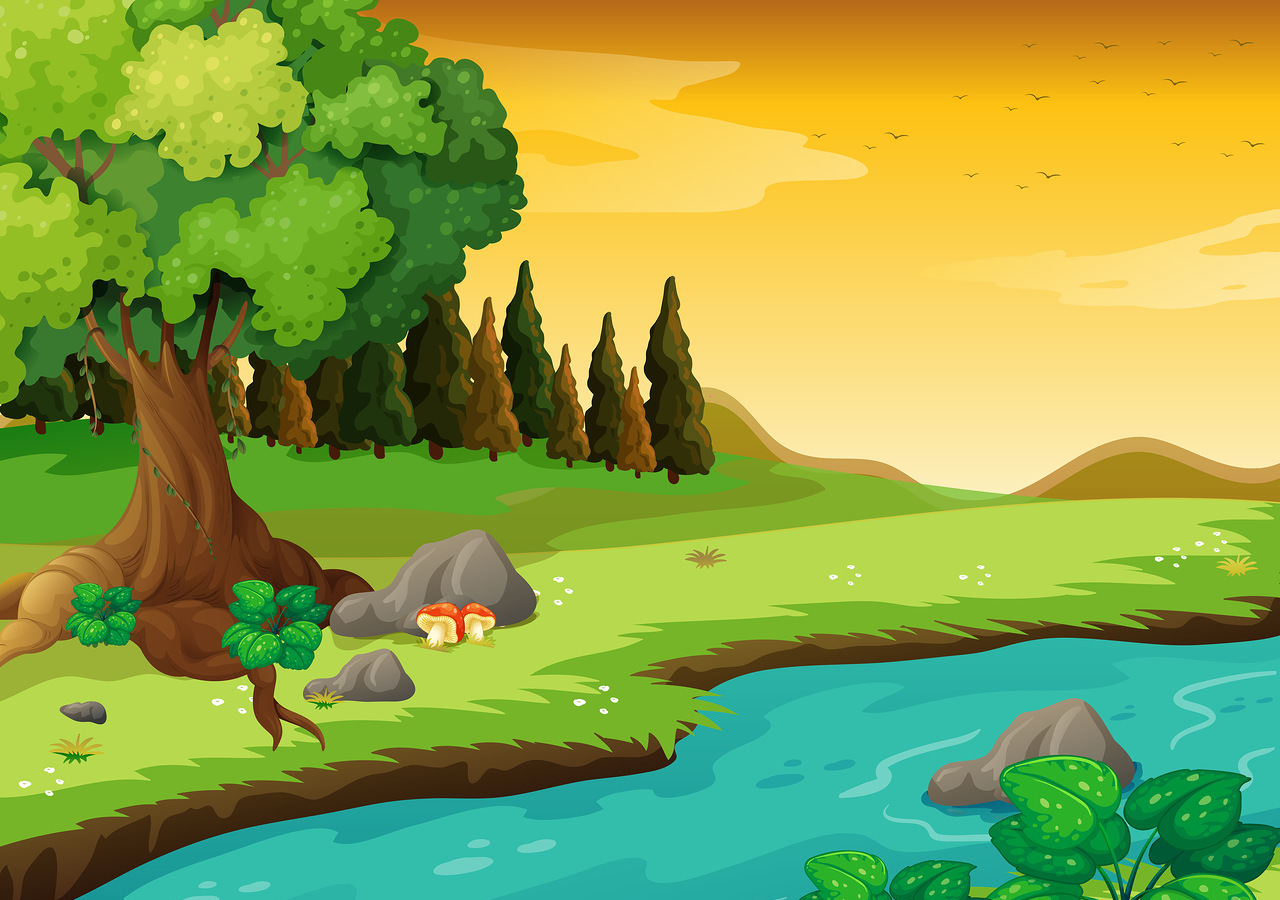
==== index.html @ 07fc9503 "Rename app.html to index.html" ====
<!DOCTYPE html>
<html lang="pt-br">
<head>
    <meta charset="UTF-8">
    <meta http-equiv="X-UA-Compatible" content="IE=edge">
    <meta name="viewport" content="width=device-width, initial-scale=1.0">
    <title>Mata Mosquito</title>
    <link rel="stylesheet" href="./css/style.css">
    <link rel="shortcut icon" href="./assets/img/mosca.png" type="image/x-icon">
    <script src="./scripts/jogo.js"></script>
</head>
<body>


    <script>
        jogo.init()
    </script>
</body>
</html>
---- css/style.css ----
/* ==================== Global ==================== */
body{
    background: url(../assets/img/bg.jpg);
}


/* ==================== Imagens Mosquito ==================== */
.mosquito1, .mosquito2, .mosquito3{
    position: absolute;
}
.mosquito1{
    width: 50px;
    height: 50px;
}
.mosquito2{
    width: 70px;
    height: 70px;
}
.mosquito3{
    width: 90px;
    height: 90px;
}

.ladoB{
    transform: scaleX(-1);   
}
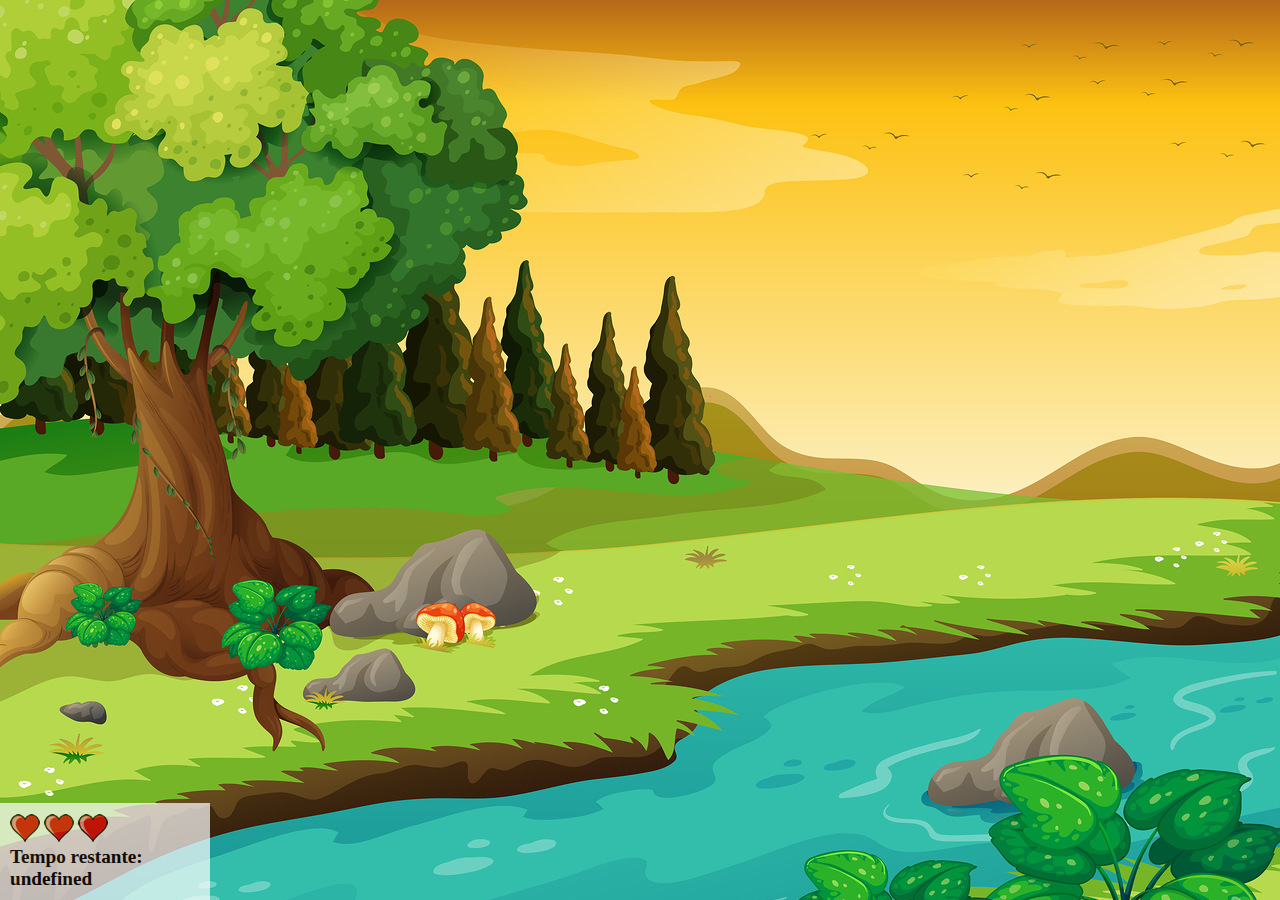
==== commit 7c9c65c3: "Update cronometro" ====
--- a/index.html
+++ b/index.html
@@ -12,7 +12,19 @@
 <body>
 
 
+    <div class="painel-inferior">
+        <div class="vidas">
+            <img id="v1" src="./assets/img/coracao_cheio.png" alt="">
+            <img id="v2" src="./assets/img/coracao_cheio.png" alt="">
+            <img id="v3" src="./assets/img/coracao_cheio.png" alt="">
+        </div>
+        <div class="cronometro">Tempo restante: <span id="cronometro"></span></div>
+    </div>
+
+
     <script>
+            document.getElementById('cronometro').innerHTML = DOM.tempo
+
         jogo.init()
     </script>
 </body>
--- a/css/style.css
+++ b/css/style.css
@@ -1,6 +1,29 @@
 /* ==================== Global ==================== */
 body{
     background: url(../assets/img/bg.jpg);
+}
+
+/* ==================== Painel ==================== */
+
+.painel-inferior{
+    position: absolute;
+    width: 190px;
+    padding: 10px;
+    left: 0;
+    bottom: 0;
+    border-top: solid 1px #fff;
+    background: #fff;
+    opacity: .7
+}
+
+.vidas{
+    float: left;
+}
+
+.cronometro{
+    float: left;
+    font-size: 1.2rem;
+    font-weight: bold;
 }
 
 
@@ -23,4 +46,5 @@
 
 .ladoB{
     transform: scaleX(-1);   
-}+}
+
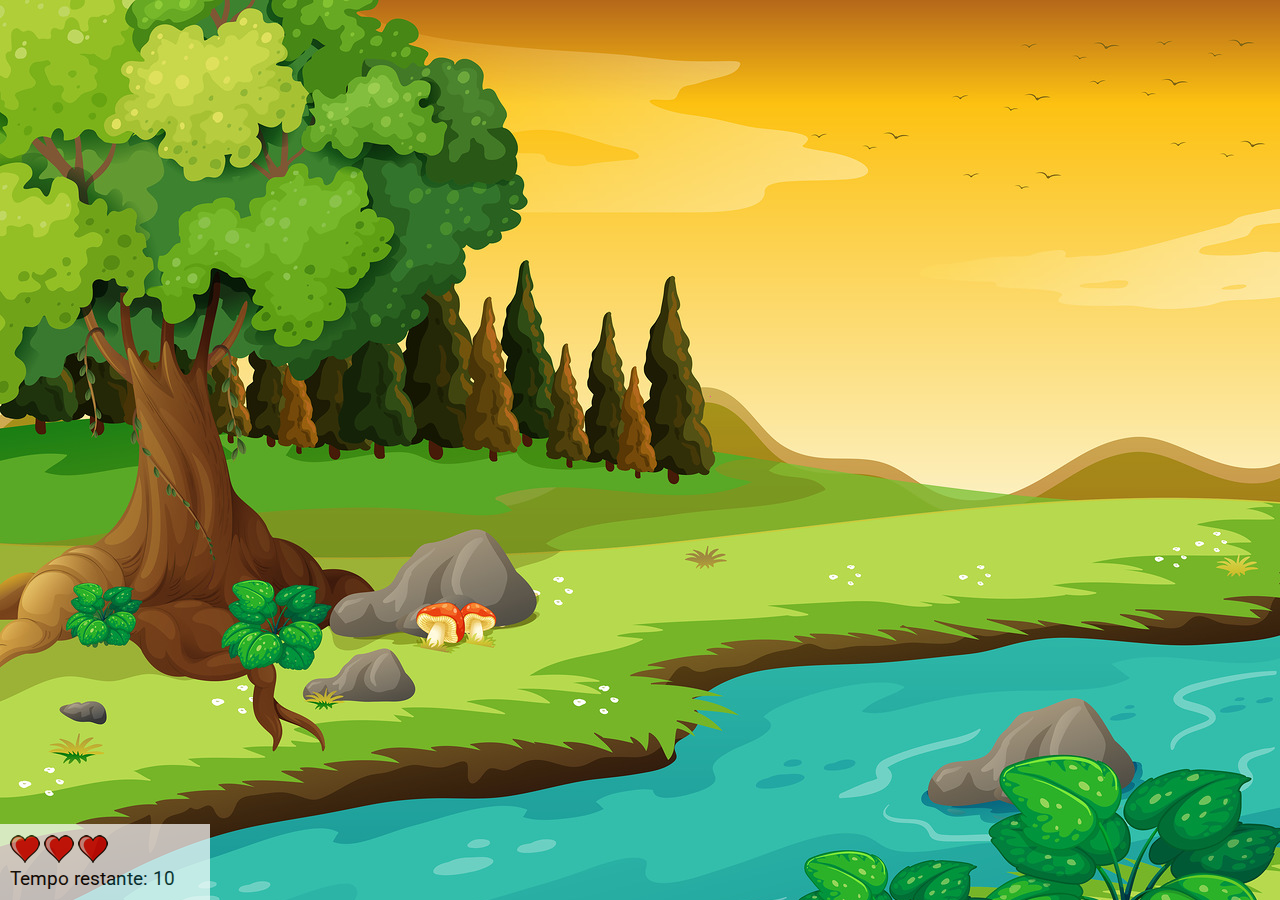
==== commit 4638d32e: ":sparkles:Updatde CSS" ====
--- a/index.html
+++ b/index.html
@@ -6,6 +6,8 @@
     <meta name="viewport" content="width=device-width, initial-scale=1.0">
     <title>Mata Mosquito</title>
     <link rel="stylesheet" href="./css/style.css">
+    <link rel="preconnect" href="https://fonts.gstatic.com">
+    <link href="https://fonts.googleapis.com/css2?family=Roboto:ital,wght@0,400;0,500;0,700;1,400;1,500;1,700&display=swap" rel="stylesheet">
     <link rel="shortcut icon" href="./assets/img/mosca.png" type="image/x-icon">
     <script src="./scripts/jogo.js"></script>
 </head>
@@ -23,8 +25,6 @@
 
 
     <script>
-            document.getElementById('cronometro').innerHTML = DOM.tempo
-
         jogo.init()
     </script>
 </body>
--- a/css/style.css
+++ b/css/style.css
@@ -1,6 +1,20 @@
 /* ==================== Global ==================== */
 body{
     background: url(../assets/img/bg.jpg);
+    background-size: cover;
+    font-family: 'Roboto', sans-serif;
+}
+
+.container{
+    height: 100vh;
+    width: min(85vw, 800px);
+    position: relative;
+    bottom: 3rem;
+    margin: auto;
+    display: flex;
+    flex-direction: column;
+    align-items: center;
+    justify-content: center;
 }
 
 /* ==================== Painel ==================== */
@@ -23,7 +37,6 @@
 .cronometro{
     float: left;
     font-size: 1.2rem;
-    font-weight: bold;
 }
 
 
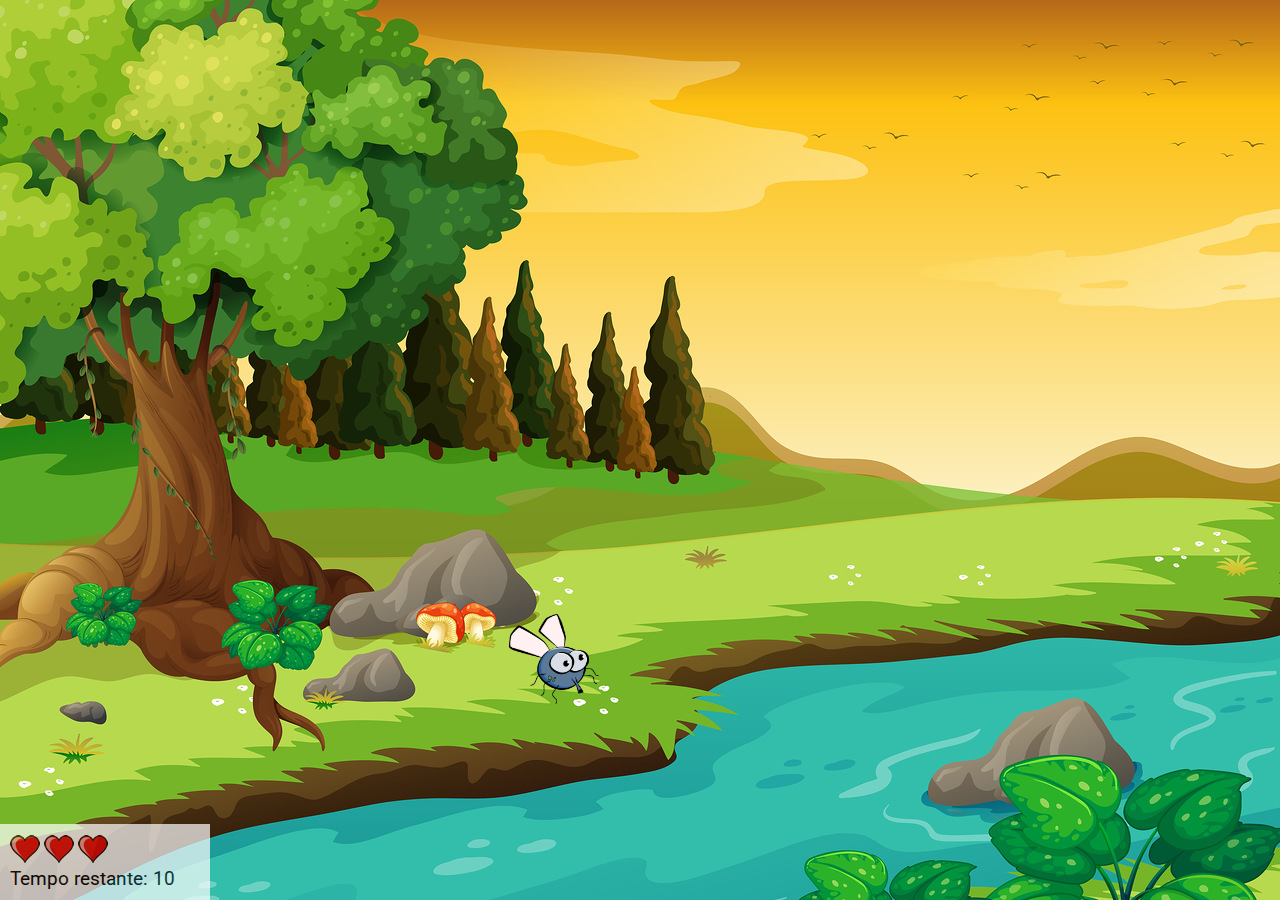
==== commit 0818636e: ":sparkles: Correcao cronometro" ====
--- a/index.html
+++ b/index.html
@@ -1,5 +1,6 @@
 <!DOCTYPE html>
 <html lang="pt-br">
+
 <head>
     <meta charset="UTF-8">
     <meta http-equiv="X-UA-Compatible" content="IE=edge">
@@ -7,12 +8,14 @@
     <title>Mata Mosquito</title>
     <link rel="stylesheet" href="./css/style.css">
     <link rel="preconnect" href="https://fonts.gstatic.com">
-    <link href="https://fonts.googleapis.com/css2?family=Roboto:ital,wght@0,400;0,500;0,700;1,400;1,500;1,700&display=swap" rel="stylesheet">
+    <link
+        href="https://fonts.googleapis.com/css2?family=Roboto:ital,wght@0,400;0,500;0,700;1,400;1,500;1,700&display=swap"
+        rel="stylesheet">
     <link rel="shortcut icon" href="./assets/img/mosca.png" type="image/x-icon">
     <script src="./scripts/jogo.js"></script>
 </head>
+
 <body>
-
 
     <div class="painel-inferior">
         <div class="vidas">
@@ -23,9 +26,9 @@
         <div class="cronometro">Tempo restante: <span id="cronometro"></span></div>
     </div>
 
-
     <script>
         jogo.init()
     </script>
 </body>
-</html>
+
+</html>--- a/css/style.css
+++ b/css/style.css
@@ -1,11 +1,11 @@
 /* ==================== Global ==================== */
-body{
+body {
     background: url(../assets/img/bg.jpg);
     background-size: cover;
-    font-family: 'Roboto', sans-serif;
+    font-family: "Roboto", sans-serif;
 }
 
-.container{
+.container {
     height: 100vh;
     width: min(85vw, 800px);
     position: relative;
@@ -19,7 +19,7 @@
 
 /* ==================== Painel ==================== */
 
-.painel-inferior{
+.painel-inferior {
     position: absolute;
     width: 190px;
     padding: 10px;
@@ -27,37 +27,37 @@
     bottom: 0;
     border-top: solid 1px #fff;
     background: #fff;
-    opacity: .7
+    opacity: 0.7;
 }
 
-.vidas{
+.vidas {
     float: left;
 }
 
-.cronometro{
+.cronometro {
     float: left;
     font-size: 1.2rem;
 }
 
-
 /* ==================== Imagens Mosquito ==================== */
-.mosquito1, .mosquito2, .mosquito3{
+.mosquito1,
+.mosquito2,
+.mosquito3 {
     position: absolute;
 }
-.mosquito1{
+.mosquito1 {
     width: 50px;
     height: 50px;
 }
-.mosquito2{
+.mosquito2 {
     width: 70px;
     height: 70px;
 }
-.mosquito3{
+.mosquito3 {
     width: 90px;
     height: 90px;
 }
 
-.ladoB{
-    transform: scaleX(-1);   
+.ladoB {
+    transform: scaleX(-1);
 }
-
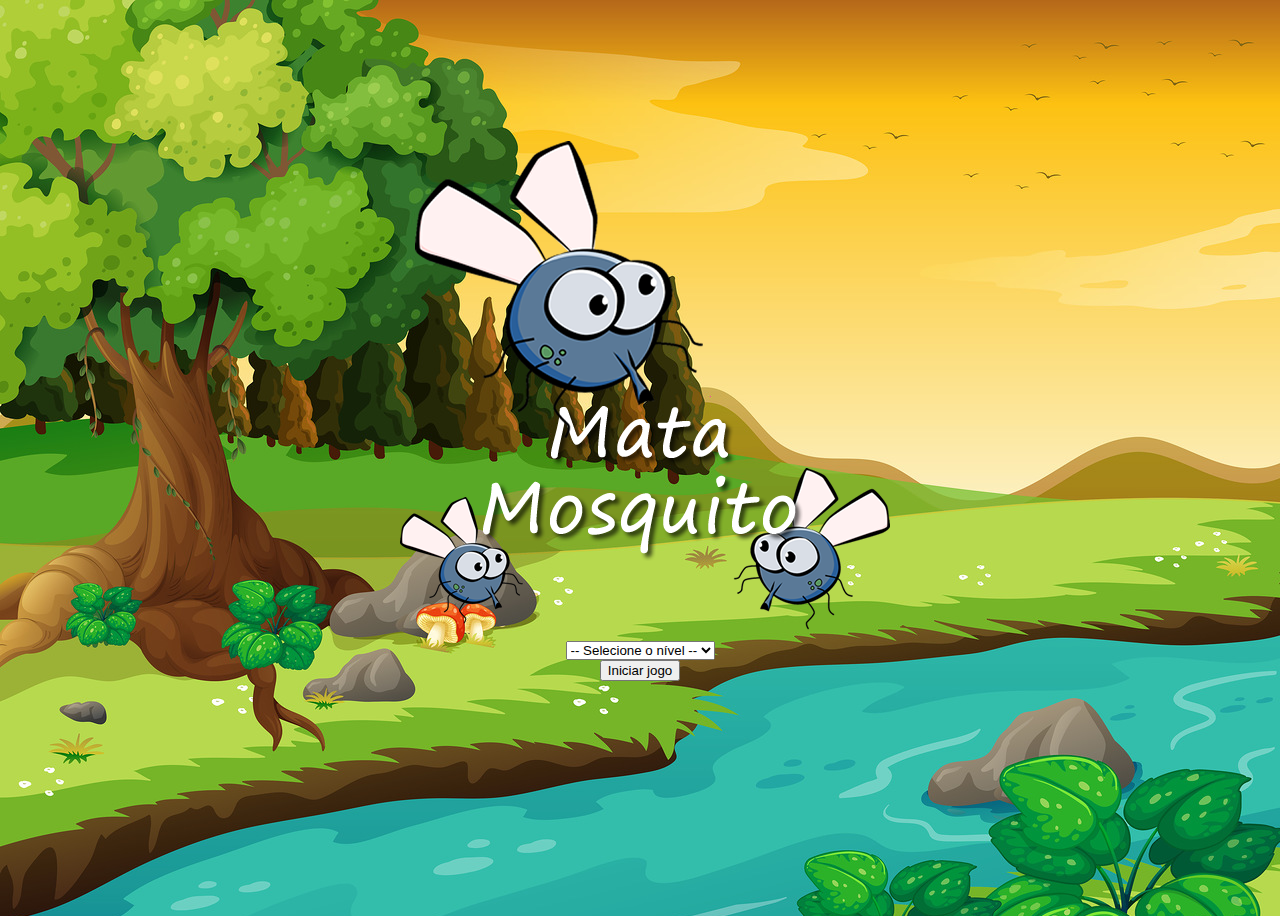
==== commit 04bae888: ":checkered_flag: Aplicacao Finalizada :checkered_flag:" ====
--- a/index.html
+++ b/index.html
@@ -5,30 +5,41 @@
     <meta charset="UTF-8">
     <meta http-equiv="X-UA-Compatible" content="IE=edge">
     <meta name="viewport" content="width=device-width, initial-scale=1.0">
-    <title>Mata Mosquito</title>
+    <!------- CSS Bootstrap ------->
+    <link rel="stylesheet" href="https://stackpath.bootstrapcdn.com/bootstrap/4.1.3/css/bootstrap.min.css"
+        integrity="sha384-MCw98/SFnGE8fJT3GXwEOngsV7Zt27NXFoaoApmYm81iuXoPkFOJwJ8ERdknLPMO" crossorigin="anonymous">
+    <!------- CSS ------->
     <link rel="stylesheet" href="./css/style.css">
+    <!------- Fonts Google ------->
     <link rel="preconnect" href="https://fonts.gstatic.com">
     <link
         href="https://fonts.googleapis.com/css2?family=Roboto:ital,wght@0,400;0,500;0,700;1,400;1,500;1,700&display=swap"
         rel="stylesheet">
+    <!------- Favicon ------->
     <link rel="shortcut icon" href="./assets/img/mosca.png" type="image/x-icon">
     <script src="./scripts/jogo.js"></script>
+    <title>Mata Mosquito</title>
 </head>
 
 <body>
 
-    <div class="painel-inferior">
-        <div class="vidas">
-            <img id="v1" src="./assets/img/coracao_cheio.png" alt="">
-            <img id="v2" src="./assets/img/coracao_cheio.png" alt="">
-            <img id="v3" src="./assets/img/coracao_cheio.png" alt="">
+    <div class="container">
+
+        <img class="img-fluid" src="./assets/img/game.png" alt="Game">
+
+        <div class="box-level">
+            <select class="form-control mb-2" id="nivel">
+                <option value="">-- Selecione o nível --</option>
+                <option value="normal">Normal</option>
+                <option value="dificil">Difícil</option>
+                <option value="muitoDificil">Muito Difícil</option>
+            </select>
         </div>
-        <div class="cronometro">Tempo restante: <span id="cronometro"></span></div>
+
+        <button type="button" onclick="jogo.defineNivelJogo()" class="btn btn-danger btn-lg">Iniciar jogo</button>
+
     </div>
 
-    <script>
-        jogo.init()
-    </script>
 </body>
 
 </html>--- a/css/style.css
+++ b/css/style.css
@@ -1,4 +1,8 @@
 /* ==================== Global ==================== */
+html{
+    cursor: url(../assets/img/mata_mosquito.png) 30 30, auto;
+}
+
 body {
     background: url(../assets/img/bg.jpg);
     background-size: cover;
